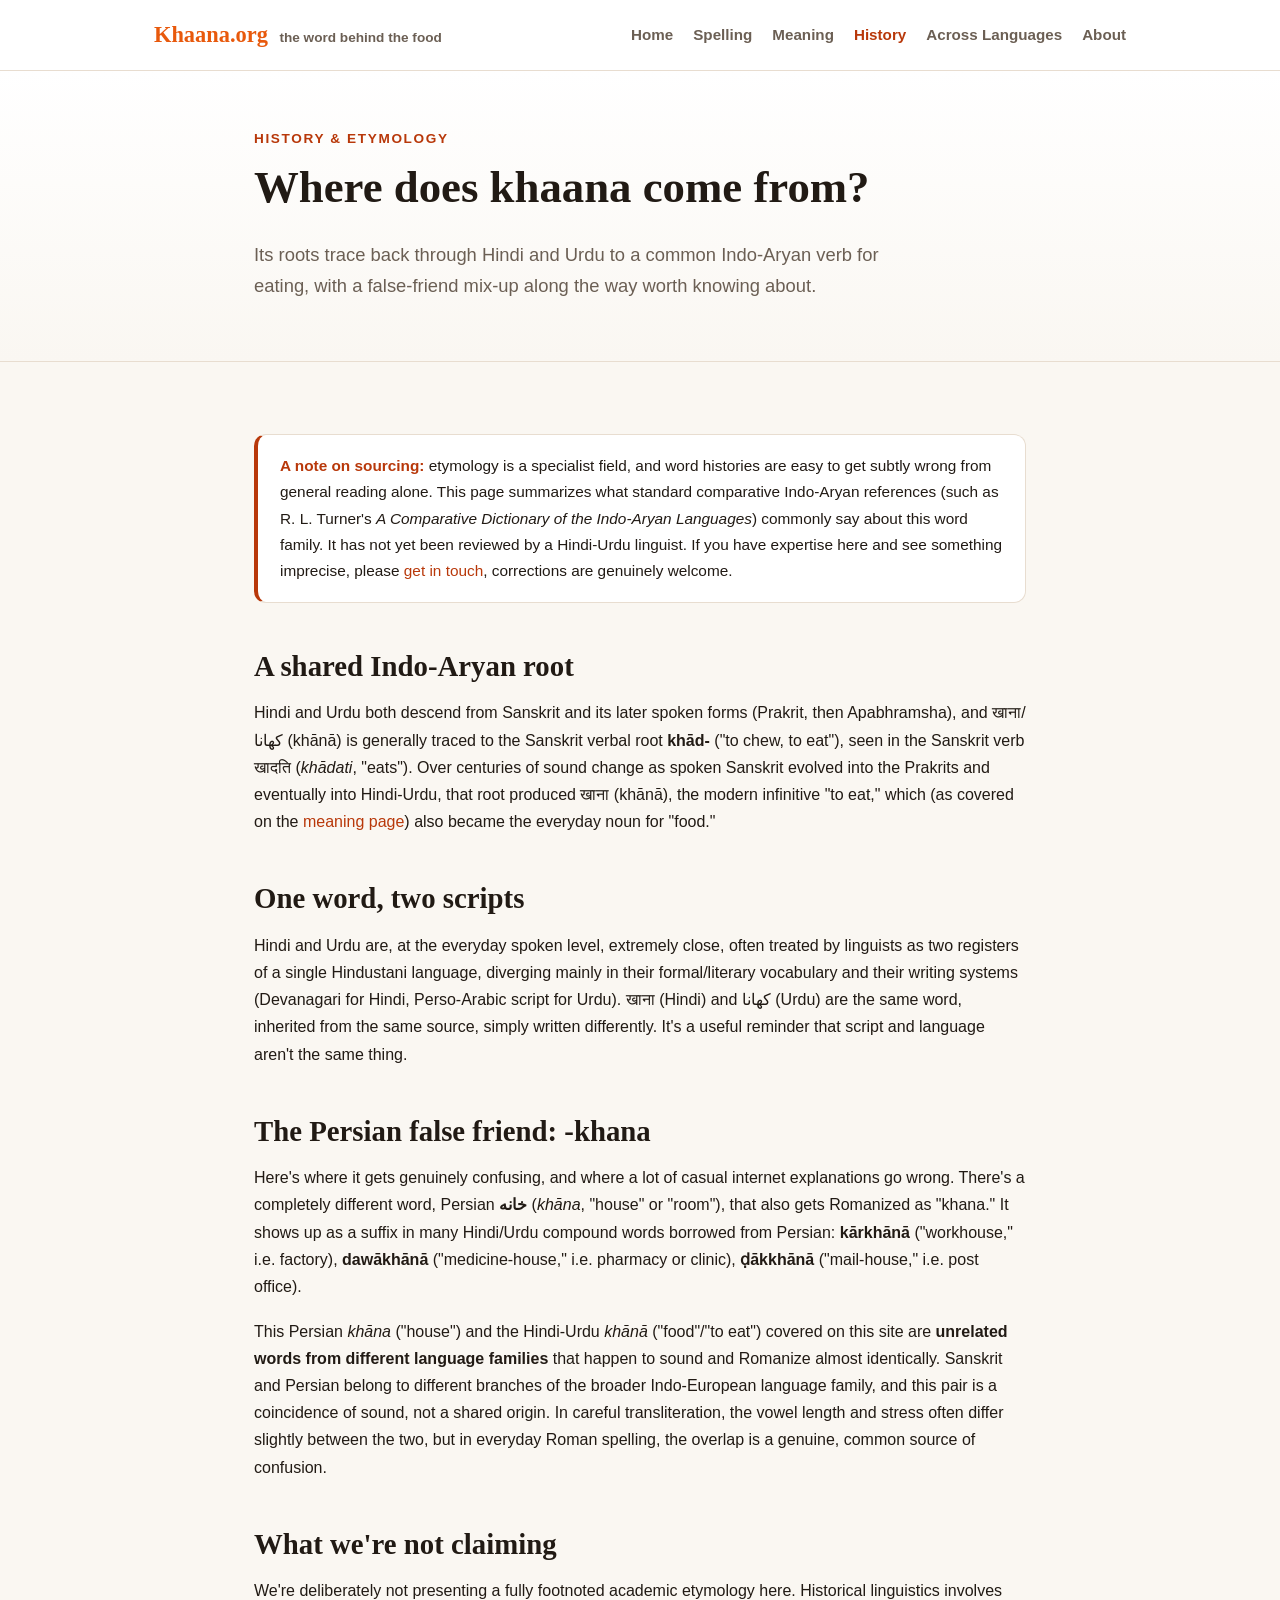
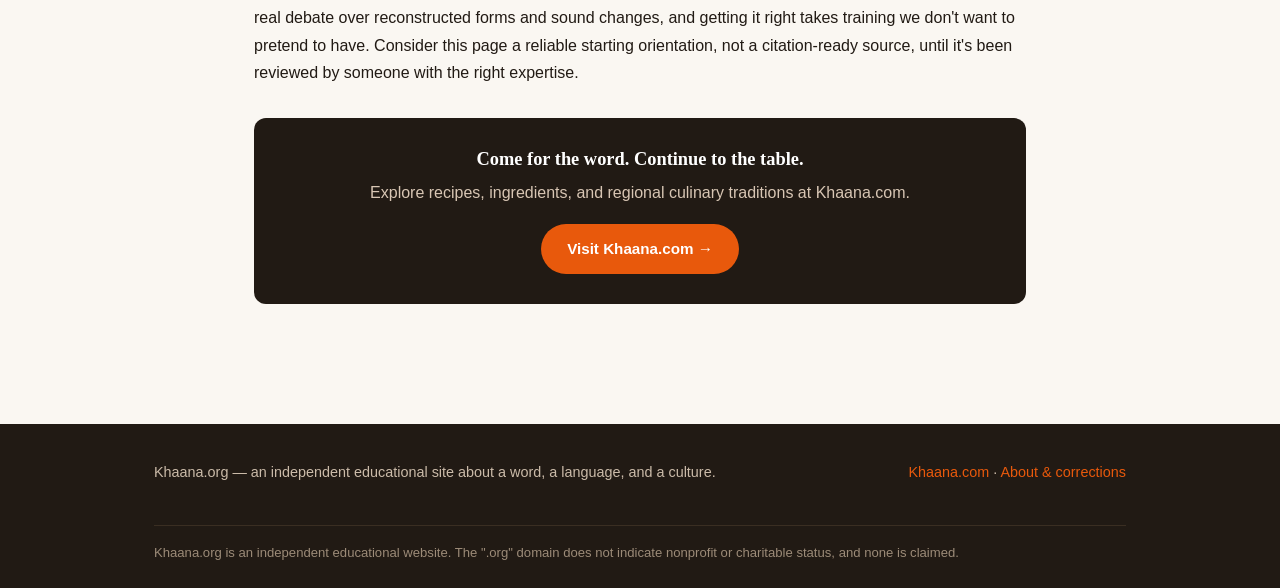
==== history.html @ 96a0fdc0 "Initial launch of Khaana.org: spelling, meaning, history, and cross-language pages Companion educati" ====
<!DOCTYPE html>
<html lang="en">
<head>
<meta charset="UTF-8" />
<meta name="viewport" content="width=device-width, initial-scale=1.0" />
<title>The History of the Word Khaana | Khaana.org</title>
<meta name="description" content="Where khaana comes from: its likely Sanskrit root, its shared life in Hindi and Urdu, and how it differs from an unrelated Persian word with a similar spelling." />
<link rel="stylesheet" href="style.css" />
</head>
<body>

<header class="site-header">
  <div class="nav-wrap">
    <a href="index.html" class="brand">Khaana.org <span>the word behind the food</span></a>
    <nav>
      <ul class="nav-links">
        <li><a href="index.html">Home</a></li>
        <li><a href="spelling.html">Spelling</a></li>
        <li><a href="meaning.html">Meaning</a></li>
        <li><a href="history.html" class="active">History</a></li>
        <li><a href="languages.html">Across Languages</a></li>
        <li><a href="about.html">About</a></li>
      </ul>
    </nav>
  </div>
</header>

<div class="page-head">
  <div class="container">
    <div class="eyebrow">History &amp; etymology</div>
    <h1>Where does khaana come from?</h1>
    <p class="lede">Its roots trace back through Hindi and Urdu to a common Indo-Aryan verb for eating, with a false-friend mix-up along the way worth knowing about.</p>
  </div>
</div>

<section>
  <div class="container">

    <div class="callout notice">
      <strong>A note on sourcing:</strong> etymology is a specialist field, and word histories are easy to get subtly wrong from general reading alone. This page summarizes what standard comparative Indo-Aryan references (such as R. L. Turner's <em>A Comparative Dictionary of the Indo-Aryan Languages</em>) commonly say about this word family. It has not yet been reviewed by a Hindi-Urdu linguist. If you have expertise here and see something imprecise, please <a href="about.html">get in touch</a>, corrections are genuinely welcome.
    </div>

    <h2>A shared Indo-Aryan root</h2>
    <p>Hindi and Urdu both descend from Sanskrit and its later spoken forms (Prakrit, then Apabhramsha), and खाना/کھانا (khānā) is generally traced to the Sanskrit verbal root <strong>khād-</strong> ("to chew, to eat"), seen in the Sanskrit verb खादति (<em>khādati</em>, "eats"). Over centuries of sound change as spoken Sanskrit evolved into the Prakrits and eventually into Hindi-Urdu, that root produced खाना (khānā), the modern infinitive "to eat," which (as covered on the <a href="meaning.html">meaning page</a>) also became the everyday noun for "food."</p>

    <h2>One word, two scripts</h2>
    <p>Hindi and Urdu are, at the everyday spoken level, extremely close, often treated by linguists as two registers of a single Hindustani language, diverging mainly in their formal/literary vocabulary and their writing systems (Devanagari for Hindi, Perso-Arabic script for Urdu). खाना (Hindi) and کھانا (Urdu) are the same word, inherited from the same source, simply written differently. It's a useful reminder that script and language aren't the same thing.</p>

    <h2>The Persian false friend: -khana</h2>
    <p>Here's where it gets genuinely confusing, and where a lot of casual internet explanations go wrong. There's a completely different word, Persian <strong>خانه</strong> (<em>khāna</em>, "house" or "room"), that also gets Romanized as "khana." It shows up as a suffix in many Hindi/Urdu compound words borrowed from Persian: <strong>kārkhānā</strong> ("workhouse," i.e. factory), <strong>dawākhānā</strong> ("medicine-house," i.e. pharmacy or clinic), <strong>ḍākkhānā</strong> ("mail-house," i.e. post office).</p>
    <p>This Persian <em>khāna</em> ("house") and the Hindi-Urdu <em>khānā</em> ("food"/"to eat") covered on this site are <strong>unrelated words from different language families</strong> that happen to sound and Romanize almost identically. Sanskrit and Persian belong to different branches of the broader Indo-European language family, and this pair is a coincidence of sound, not a shared origin. In careful transliteration, the vowel length and stress often differ slightly between the two, but in everyday Roman spelling, the overlap is a genuine, common source of confusion.</p>

    <h2>What we're not claiming</h2>
    <p>We're deliberately not presenting a fully footnoted academic etymology here. Historical linguistics involves real debate over reconstructed forms and sound changes, and getting it right takes training we don't want to pretend to have. Consider this page a reliable starting orientation, not a citation-ready source, until it's been reviewed by someone with the right expertise.</p>

    <div class="cta-panel">
      <h3>Come for the word. Continue to the table.</h3>
      <p>Explore recipes, ingredients, and regional culinary traditions at Khaana.com.</p>
      <a class="cta-btn" href="https://khaana.com">Visit Khaana.com &rarr;</a>
    </div>
  </div>
</section>

<footer class="site-footer">
  <div class="container-wide">
    <div>Khaana.org &mdash; an independent educational site about a word, a language, and a culture.</div>
    <div><a href="https://khaana.com">Khaana.com</a> &middot; <a href="about.html">About &amp; corrections</a></div>
    <div class="foot-note">Khaana.org is an independent educational website. The ".org" domain does not indicate nonprofit or charitable status, and none is claimed.</div>
  </div>
</footer>

</body>
</html>
---- style.css ----
:root {
  --cream: #faf7f2;
  --paper: #ffffff;
  --ink: #211a14;
  --ink-soft: #6b5f54;
  --accent: #e8590c;
  --accent-dark: #b8380a;
  --line: #e8ddd0;
  --devanagari: #b8380a;
  --radius: 12px;
  --shadow: 0 8px 24px rgba(35, 20, 8, 0.08);
  --serif: 'Georgia', 'Iowan Old Style', 'Palatino Linotype', serif;
  --sans: -apple-system, BlinkMacSystemFont, 'Segoe UI', Helvetica, Arial, sans-serif;
}

* { box-sizing: border-box; }
html { scroll-behavior: smooth; }

body {
  margin: 0;
  font-family: var(--sans);
  color: var(--ink);
  background: var(--cream);
  line-height: 1.7;
}

img { max-width: 100%; display: block; }
a { color: var(--accent-dark); text-decoration: none; }
a:hover { text-decoration: underline; }

h1, h2, h3 {
  font-family: var(--serif);
  font-weight: 700;
  color: var(--ink);
  line-height: 1.25;
  margin: 0 0 0.5em;
}
h1 { font-size: clamp(1.9rem, 4.5vw, 2.8rem); }
h2 { font-size: clamp(1.4rem, 2.8vw, 1.8rem); margin-top: 1.6em; }
h2:first-child { margin-top: 0; }
h3 { font-size: 1.15rem; }

p { margin: 0 0 1.1em; }

.container { max-width: 820px; margin: 0 auto; padding: 0 24px; }
.container-wide { max-width: 1020px; margin: 0 auto; padding: 0 24px; }

/* ---------- Header ---------- */
.site-header {
  background: var(--paper);
  border-bottom: 1px solid var(--line);
  position: sticky;
  top: 0;
  z-index: 100;
}
.nav-wrap {
  max-width: 1020px;
  margin: 0 auto;
  padding: 16px 24px;
  display: flex;
  align-items: center;
  justify-content: space-between;
  flex-wrap: wrap;
  gap: 10px;
}
.brand {
  font-family: var(--serif);
  font-size: 1.4rem;
  font-weight: 700;
  color: var(--accent);
}
.brand span { color: var(--ink-soft); font-family: var(--sans); font-size: 0.85rem; font-weight: 600; margin-left: 6px; }
.nav-links { display: flex; flex-wrap: wrap; gap: 4px 20px; list-style: none; margin: 0; padding: 0; }
.nav-links a { color: var(--ink-soft); font-size: 0.95rem; font-weight: 600; }
.nav-links a:hover, .nav-links a.active { color: var(--accent-dark); text-decoration: none; }

/* ---------- Hero / page head ---------- */
.page-head {
  padding: 56px 0 40px;
  border-bottom: 1px solid var(--line);
  background: linear-gradient(180deg, #fff 0%, var(--cream) 100%);
}
.page-head .eyebrow {
  text-transform: uppercase;
  letter-spacing: 0.12em;
  font-size: 0.85rem;
  font-weight: 700;
  color: var(--accent-dark);
  margin-bottom: 10px;
}
.page-head p.lede { font-size: 1.15rem; color: var(--ink-soft); max-width: 640px; }

/* ---------- Sections ---------- */
section { padding: 48px 0; }
section.tight { padding: 28px 0; }

/* ---------- Spelling breakdown ---------- */
.breakdown {
  display: flex;
  align-items: center;
  justify-content: center;
  flex-wrap: wrap;
  gap: 14px;
  background: var(--paper);
  border: 1px solid var(--line);
  border-radius: var(--radius);
  padding: 26px 20px;
  margin: 18px 0 28px;
  box-shadow: var(--shadow);
}
.breakdown-piece { text-align: center; }
.breakdown-piece .en {
  font-family: var(--sans);
  font-weight: 700;
  font-size: 1.1rem;
  letter-spacing: 0.04em;
  color: var(--ink);
  background: #ffe4d6;
  border-radius: 8px;
  padding: 6px 14px;
  margin-bottom: 8px;
}
.breakdown-piece .dev { font-family: var(--serif); font-size: 1.7rem; font-weight: 700; color: var(--devanagari); }
.breakdown-piece .label { font-size: 0.72rem; color: var(--ink-soft); text-transform: uppercase; letter-spacing: 0.05em; margin-top: 4px; }
.breakdown-plus { font-size: 1.3rem; font-weight: 700; color: var(--accent); }
.breakdown-equals { font-size: 1.3rem; font-weight: 700; color: var(--ink-soft); }
.breakdown-result {
  font-family: var(--serif);
  font-size: 1.9rem;
  font-weight: 700;
  color: var(--accent-dark);
}

/* ---------- Devanagari word display ---------- */
.word-display {
  display: flex;
  align-items: baseline;
  gap: 16px;
  flex-wrap: wrap;
  margin: 10px 0 26px;
}
.word-display .dev { font-family: var(--serif); font-size: 3rem; font-weight: 700; color: var(--devanagari); }
.word-display .translit { font-family: var(--serif); font-style: italic; font-size: 1.6rem; color: var(--ink-soft); }

/* ---------- Callout boxes ---------- */
.callout {
  background: var(--paper);
  border: 1px solid var(--line);
  border-left: 4px solid var(--accent);
  border-radius: var(--radius);
  padding: 18px 22px;
  margin: 24px 0;
  font-size: 0.96rem;
}
.callout.notice { border-left-color: #b8380a; }
.callout strong { color: var(--accent-dark); }

/* ---------- Example sentence card ---------- */
.example {
  background: var(--paper);
  border: 1px solid var(--line);
  border-radius: var(--radius);
  padding: 18px 22px;
  margin: 16px 0;
  box-shadow: var(--shadow);
}
.example .hi { font-family: var(--serif); font-size: 1.3rem; color: var(--ink); margin-bottom: 4px; }
.example .translit { color: var(--ink-soft); font-style: italic; font-size: 0.95rem; margin-bottom: 6px; }
.example .en { font-size: 0.98rem; }
.example .tag {
  display: inline-block;
  font-size: 0.72rem;
  font-weight: 700;
  text-transform: uppercase;
  letter-spacing: 0.06em;
  color: var(--accent-dark);
  background: #ffe4d6;
  padding: 2px 9px;
  border-radius: 999px;
  margin-bottom: 10px;
}

/* ---------- Tables ---------- */
.table-wrap { overflow-x: auto; margin: 20px 0; }
table { width: 100%; border-collapse: collapse; font-size: 0.95rem; background: var(--paper); border-radius: var(--radius); overflow: hidden; }
th, td { text-align: left; padding: 12px 14px; border-bottom: 1px solid var(--line); vertical-align: top; }
th { background: #fbeee3; font-size: 0.78rem; text-transform: uppercase; letter-spacing: 0.06em; color: var(--accent-dark); }
tr:last-child td { border-bottom: none; }
td.dev { font-family: var(--serif); font-size: 1.1rem; }
td.muted { color: var(--ink-soft); font-size: 0.9rem; }

/* ---------- Section nav cards (home) ---------- */
.card-grid {
  display: grid;
  grid-template-columns: repeat(auto-fit, minmax(220px, 1fr));
  gap: 16px;
  margin: 8px 0;
}
.nav-card {
  display: block;
  background: var(--paper);
  border: 1px solid var(--line);
  border-radius: var(--radius);
  padding: 20px 22px;
  box-shadow: var(--shadow);
  transition: transform 0.15s ease;
}
.nav-card:hover { transform: translateY(-3px); text-decoration: none; }
.nav-card h3 { margin-bottom: 6px; color: var(--accent-dark); }
.nav-card p { color: var(--ink-soft); font-size: 0.92rem; margin: 0; }

/* ---------- CTA to Khaana.com ---------- */
.cta-panel {
  background: #211a14;
  color: #f3e8dc;
  border-radius: var(--radius);
  padding: 30px 32px;
  margin: 32px 0;
  text-align: center;
}
.cta-panel h3 { color: #fff; margin-bottom: 8px; }
.cta-panel p { color: #d8c6b4; margin-bottom: 18px; }
.cta-btn {
  display: inline-block;
  background: var(--accent);
  color: #fff;
  padding: 12px 26px;
  border-radius: 999px;
  font-weight: 700;
  font-size: 0.95rem;
}
.cta-btn:hover { background: var(--accent-dark); text-decoration: none; }

/* ---------- Footer ---------- */
.site-footer {
  background: #211a14;
  color: #cbbba9;
  padding: 36px 0 24px;
  margin-top: 40px;
  font-size: 0.9rem;
}
.site-footer .container-wide { display: flex; flex-wrap: wrap; justify-content: space-between; gap: 20px; align-items: center; }
.site-footer a { color: var(--accent); }
.site-footer .foot-note { width: 100%; border-top: 1px solid #3a2e22; margin-top: 20px; padding-top: 16px; font-size: 0.82rem; color: #9c8b78; }

@media (max-width: 640px) {
  .word-display .dev { font-size: 2.2rem; }
  .word-display .translit { font-size: 1.2rem; }
}
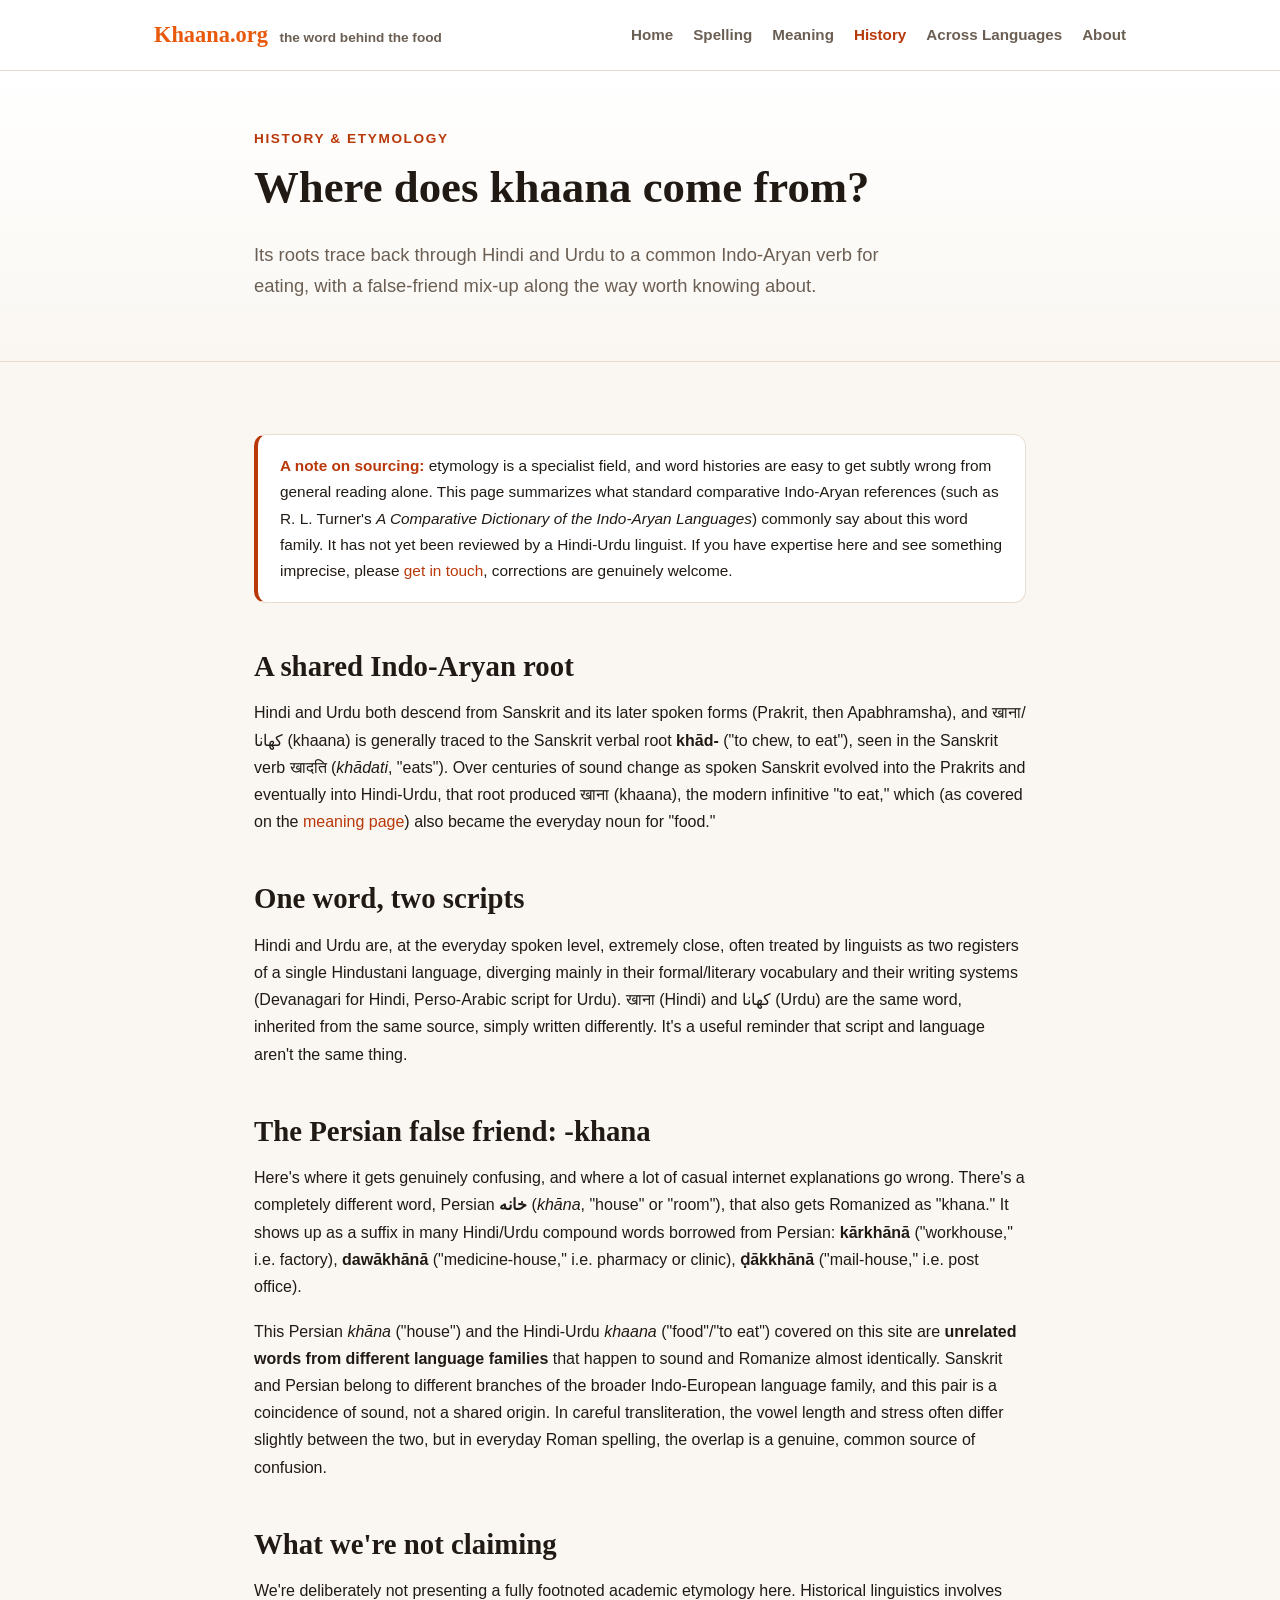
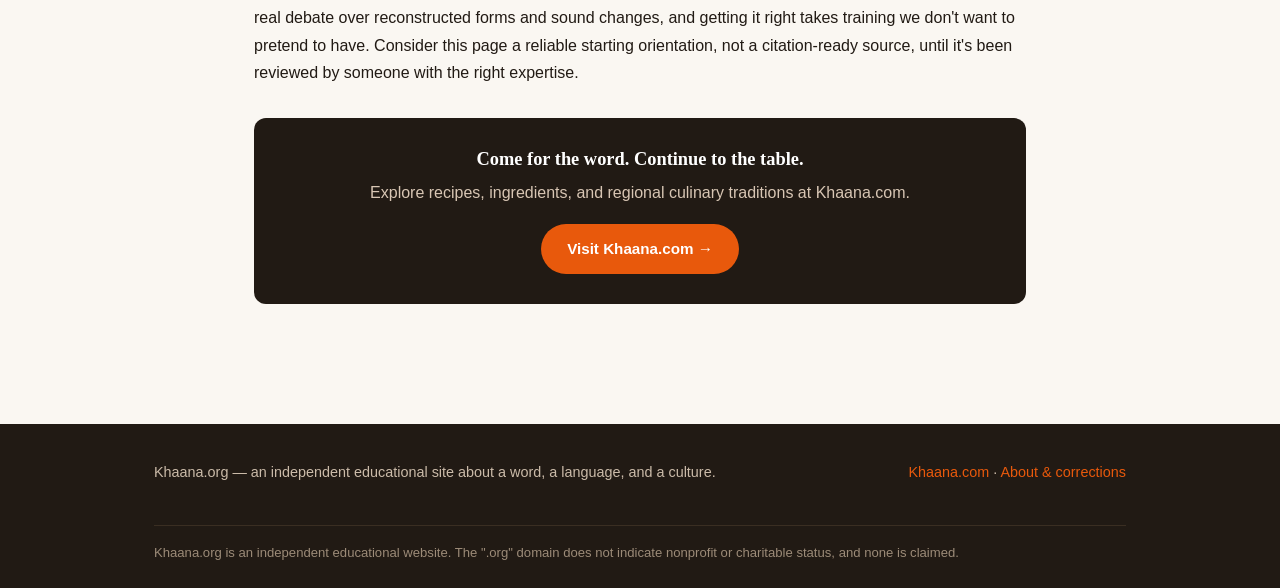
==== commit 6f1958e8: "Standardize on "khaana" spelling site-wide outside spelling.html's form comparison Replace incidenta" ====
--- a/history.html
+++ b/history.html
@@ -41,14 +41,14 @@
     </div>
 
     <h2>A shared Indo-Aryan root</h2>
-    <p>Hindi and Urdu both descend from Sanskrit and its later spoken forms (Prakrit, then Apabhramsha), and खाना/کھانا (khānā) is generally traced to the Sanskrit verbal root <strong>khād-</strong> ("to chew, to eat"), seen in the Sanskrit verb खादति (<em>khādati</em>, "eats"). Over centuries of sound change as spoken Sanskrit evolved into the Prakrits and eventually into Hindi-Urdu, that root produced खाना (khānā), the modern infinitive "to eat," which (as covered on the <a href="meaning.html">meaning page</a>) also became the everyday noun for "food."</p>
+    <p>Hindi and Urdu both descend from Sanskrit and its later spoken forms (Prakrit, then Apabhramsha), and खाना/کھانا (khaana) is generally traced to the Sanskrit verbal root <strong>khād-</strong> ("to chew, to eat"), seen in the Sanskrit verb खादति (<em>khādati</em>, "eats"). Over centuries of sound change as spoken Sanskrit evolved into the Prakrits and eventually into Hindi-Urdu, that root produced खाना (khaana), the modern infinitive "to eat," which (as covered on the <a href="meaning.html">meaning page</a>) also became the everyday noun for "food."</p>
 
     <h2>One word, two scripts</h2>
     <p>Hindi and Urdu are, at the everyday spoken level, extremely close, often treated by linguists as two registers of a single Hindustani language, diverging mainly in their formal/literary vocabulary and their writing systems (Devanagari for Hindi, Perso-Arabic script for Urdu). खाना (Hindi) and کھانا (Urdu) are the same word, inherited from the same source, simply written differently. It's a useful reminder that script and language aren't the same thing.</p>
 
     <h2>The Persian false friend: -khana</h2>
     <p>Here's where it gets genuinely confusing, and where a lot of casual internet explanations go wrong. There's a completely different word, Persian <strong>خانه</strong> (<em>khāna</em>, "house" or "room"), that also gets Romanized as "khana." It shows up as a suffix in many Hindi/Urdu compound words borrowed from Persian: <strong>kārkhānā</strong> ("workhouse," i.e. factory), <strong>dawākhānā</strong> ("medicine-house," i.e. pharmacy or clinic), <strong>ḍākkhānā</strong> ("mail-house," i.e. post office).</p>
-    <p>This Persian <em>khāna</em> ("house") and the Hindi-Urdu <em>khānā</em> ("food"/"to eat") covered on this site are <strong>unrelated words from different language families</strong> that happen to sound and Romanize almost identically. Sanskrit and Persian belong to different branches of the broader Indo-European language family, and this pair is a coincidence of sound, not a shared origin. In careful transliteration, the vowel length and stress often differ slightly between the two, but in everyday Roman spelling, the overlap is a genuine, common source of confusion.</p>
+    <p>This Persian <em>khāna</em> ("house") and the Hindi-Urdu <em>khaana</em> ("food"/"to eat") covered on this site are <strong>unrelated words from different language families</strong> that happen to sound and Romanize almost identically. Sanskrit and Persian belong to different branches of the broader Indo-European language family, and this pair is a coincidence of sound, not a shared origin. In careful transliteration, the vowel length and stress often differ slightly between the two, but in everyday Roman spelling, the overlap is a genuine, common source of confusion.</p>
 
     <h2>What we're not claiming</h2>
     <p>We're deliberately not presenting a fully footnoted academic etymology here. Historical linguistics involves real debate over reconstructed forms and sound changes, and getting it right takes training we don't want to pretend to have. Consider this page a reliable starting orientation, not a citation-ready source, until it's been reviewed by someone with the right expertise.</p>
